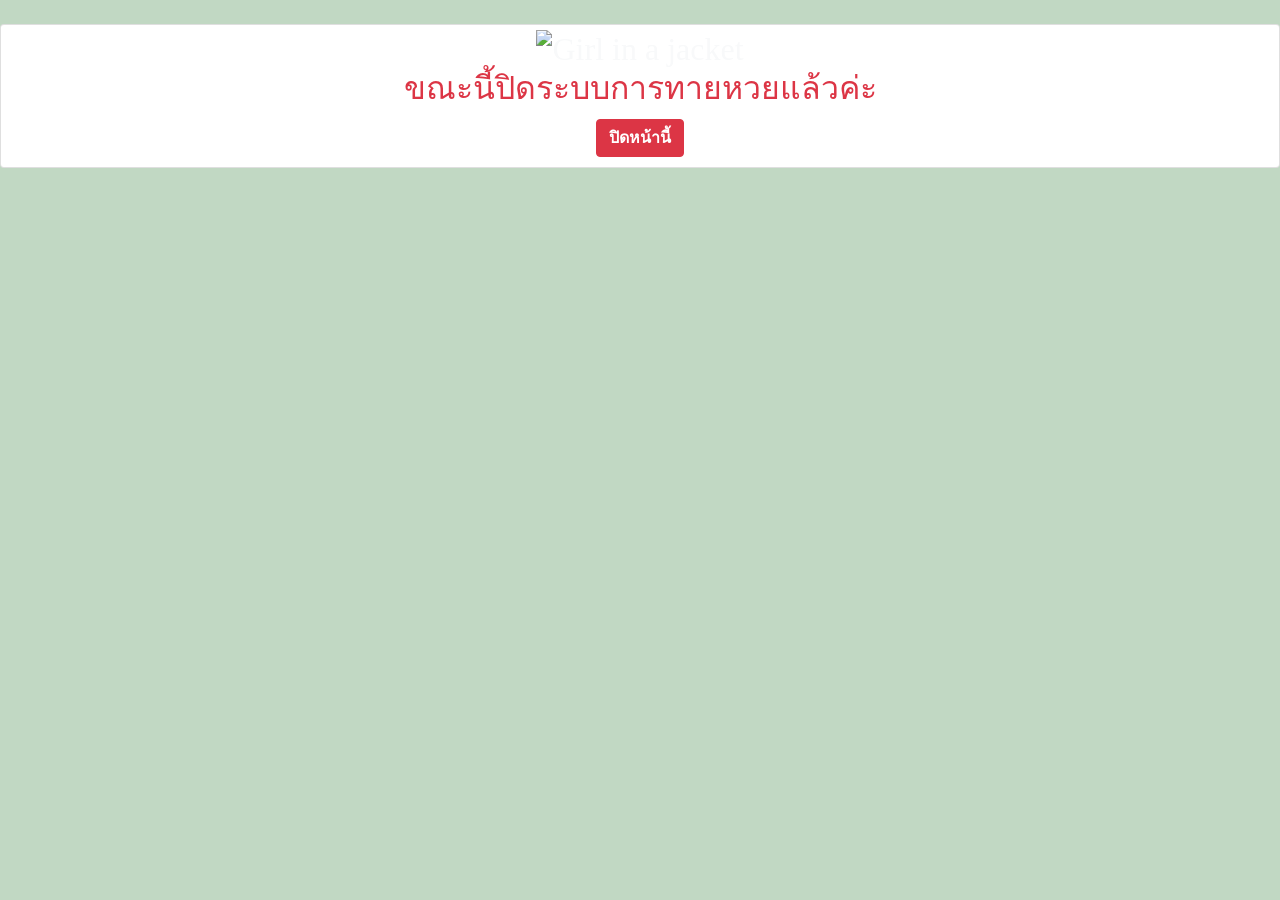
==== index.html @ e0fa0fe5 "Bust cache for js.js so browsers pick up the new timing logic Add a version query string to the js.j" ====
<!DOCTYPE html>
<html lang="en" data-theme="light">

<head>
    <meta http-equiv="Content-Type" content="text/html; charset=utf-8">
    <meta name="viewport" content="width=device-width, initial-scale=1.0, maximum-scale=1.0, user-scalable=0" />
    <meta property="og:locale" content="th_TH" />
    <meta property="og:site_name" content="Beauty.Diamond" />
    <meta property="og:type" content="article" />
    <meta property="og:title" content="Beauty.Diamond" />
    <meta property="og:description" content="Beauty.Diamond" />
    <meta property="og:url" content="https://shop.line.me/@beauty.diamond" />
    <meta property="og:image" content="https://profile.line-scdn.net/0hjXg8qFmYNXdaQSck8dZKIGYEOxotbzM_InJ7FSpCbEUgd3cnYiQtRixDbhR2JXV2M3V5EHwRbEZ1" />
    <meta property="og:image:secure_url" content="https://profile.line-scdn.net/0hjXg8qFmYNXdaQSck8dZKIGYEOxotbzM_InJ7FSpCbEUgd3cnYiQtRixDbhR2JXV2M3V5EHwRbEZ1" />
    <meta property="og:image:width" content="1200" />
    <meta property="og:image:height" content="630" />
    <title>กิจกรรมทายผลเลขท้าย2ตัว</title>
    <script src="https://cdnjs.cloudflare.com/ajax/libs/jquery/3.7.1/jquery.min.js"></script>
    <link href="https://stackpath.bootstrapcdn.com/bootstrap/4.5.2/css/bootstrap.min.css" rel="stylesheet" />
    <script src="https://stackpath.bootstrapcdn.com/bootstrap/4.5.2/js/bootstrap.min.js"></script>
    <script src="https://cdn.jsdelivr.net/npm/sweetalert2@11"></script>
  	<link href="/style.css" rel="stylesheet" type="text/css" />
   <!-- LineSeed Fonts -->
<link href="https://cdn.jsdelivr.net/gh/maketline/goodday/font/stylesheet.min.css" rel="stylesheet">
    <style type="text/css">
        body {
            font-family: 'line_seed_sans_th';
        }
    </style>
</head>

<body>
  <div class="mt-4 text-center">
		<div clas="justify-content-center align-items-center">
			<!-- ดึงไฟล์ jsTimer.html มารวมกับ index.html -->
			<!-- Ref:https://dev.to/code_mystery/simple-countdown-timer-using-javascript-1jab -->

			<!-- -------- ตัวเลขนับถอยหลัง ------ -->
			<div id="timer"></div>

			<!-- -------- ข้อความแจ้งเตือนด้านล่างของตัวนับ ------ -->
			<div class="mt-4 text-center text-light" id="msgStatus"></div>
		</div>
	</div>
	<section id="cover" style="display:none;">
    <div class="container">
					
									<div id="carouselExampleCaptions" class="carousel slide" data-bs-ride="carousel">
										<div class="carousel-indicators">
											<button type="button" data-bs-target="#carouselExampleCaptions" data-bs-slide-to="0"
												class="active" aria-current="true" aria-label="Slide 1"></button>
											<button type="button" data-bs-target="#carouselExampleCaptions" data-bs-slide-to="1"
												aria-label="Slide 2"></button>
											<!-- <button type="button" data-bs-target="#carouselExampleCaptions" data-bs-slide-to="2" aria-label="Slide 3"></button>
       <button type="button" data-bs-target="#carouselExampleCaptions" data-bs-slide-to="3" aria-label="Slide 4"></button>
       <button type="button" data-bs-target="#carouselExampleCaptions" data-bs-slide-to="4" aria-label="Slide 5"></button> -->
										</div>
										<div class="carousel-inner">
											<div class="carousel-item active">
												<img src="https://promotions.co.th/wp-content/uploads/2020/02/Uf.jpg" class="d-block w-100"
													alt="...">
											
											</div>
											<div class="carousel-item">
												<img src="https://obs.line-scdn.net/r/ect/ect/image_167548172840904131122dd9833t1119f970"
													class="d-block w-100" alt="...">
												<div class="carousel-caption  d-md-block">
													<!--           <h5 class="badge bg-primary text-wrap" style="width: 6rem;" >สินค้าโปรโมชั่น</h5> -->
												</div>
											</div>
											<div class="carousel-item">
												<img src="https://obs.line-scdn.net/r/ect/ect/image_169050434116460858622dc3177t11ff3385"
													class="d-block w-100" alt="...">
												<div class="carousel-caption  d-md-block">
													<!--           <h5 class="badge bg-primary text-wrap" style="width: 6rem;" >สินค้าโปรโมชั่น</3</h5> -->
												</div>
											</div>
											<div class="carousel-item">
												<img src="https://obs.line-scdn.net/r/ect/ect/image_1689768610134100582b57a9608t11f3f992"
													class="d-block w-100" alt="...">
												<div class="carousel-caption  d-md-block">
													<!--           <h5 class="badge bg-primary text-wrap" style="width: 6rem;" >สินค้าโปรโมชั่น</4</h5> -->
												</div>
											</div>
											<div class="carousel-item">
												<img src="https://d.line-scdn.net/obs/r/ect/ect/image_165493380306192557119ca3404t0fe0701b/s640"
													class="d-block w-100" alt="...">
												<div class="carousel-caption  d-md-block">
													<!--           <h5 class="badge bg-primary text-wrap" style="width: 6rem;" >สินค้าโปรโมชั่น</h5> -->
												</div>
											</div>
										</div>
										<div class="carousel-item">
											<img src="https://d.line-scdn.net/obs/r/ect/ect/image_165733551754556205819d02228t100515cd/s640"
												class="d-block w-100" alt="...">
											<div class="carousel-caption  d-md-block">
												<!--           <h5 class="badge bg-primary text-wrap" style="width: 6rem;" >สินค้าโปรโมชั่น</h5> -->
											</div>
										</div>
									</div>
									<button class="carousel-control-prev" type="button" data-bs-target="#carouselExampleCaptions"
										data-bs-slide="prev">
										<span class="carousel-control-prev-icon" aria-hidden="true"></span>
										<span class="visually-hidden">Previous</span>
									</button>
									<button class="carousel-control-next" type="button" data-bs-target="#carouselExampleCaptions"
										data-bs-slide="next">
										<span class="carousel-control-next-icon" aria-hidden="true"></span>
										<span class="visually-hidden">Next</span>
									</button>
								</div>
							</div>
							<div class="container">
								<div class="alert alert-danger mt-3" role="alert">
									<button type="button" class="btn-close" data-bs-dismiss="alert" aria-label="Close"></button>
									<svg xmlns="http://www.w3.org/2000/svg" width="24" height="24" fill="currentColor"
										class="bi bi-exclamation-triangle-fill flex-shrink-0 me-2" viewBox="0 0 16 16" role="img"
										aria-label="Warning:">
										<path
											d="M8.982 1.566a1.13 1.13 0 0 0-1.96 0L.165 13.233c-.457.778.091 1.767.98 1.767h13.713c.889 0 1.438-.99.98-1.767L8.982 1.566zM8 5c.535 0 .954.462.9.995l-.35 3.507a.552.552 0 0 1-1.1 0L7.1 5.995A.905.905 0 0 1 8 5zm.002 6a1 1 0 1 1 0 2 1 1 0 0 1 0-2z" />
									</svg>
									<h4 class="alert-heading">แจ้งกติกาทายหวย!</h4>
									<p>1คนต่อ1 IdLINE <br>ทายได้คนละ5 หมายเลข<br>
										รับคำทายถึง13.00 น.เท่านั้น<br></p>
									<p>ทายฟรี ลุ้นโชคทายเลขท้าย2 ตัว <br>1 รางวัล 500 บาท<br>
										ทายถูกหลายคนหารตามส่วน<br></p>
									<hr>
									<p class="mb-0">กรณีถูกรางวัลกรุณาแคปสลิปคำทายเพื่อเป็นหลักฐานส่งมาที่ช่องทางแชทได้เลยค่ะ</p>

                </div></div></div>
		<!-- /############ หน้าตรวจสอบรายชื่อผู้มีสิทธิลงคะแนน ##########/ -->
		<div id="loginPage" style="display:block;">
			<div id="login-form" class="container-sm fade-in-page mt-4 card-form " style="max-width: 25rem; display:block;">
				<div class="container py-4">
					<div class="form-group mt-3">
    <div class="container mt-5">
        <div class="card shadow-sm">
            <div class="card-body">
                <center>
                    <img class="rounded-circle mb-3" id="pictureUrl" src="https://media.giphy.com/media/v1.Y2lkPTc5MGI3NjExcjg5ajlhemdyZjlrZDgwdjMwbTl1dGdtbnhvM2p4Y2t0ZnpnZnE4ciZlcD12MV9pbnRlcm5hbF9naWZfYnlfaWQmY3Q9cw/l150Tal3EKqgj0v9gs/giphy.gif" alt="Woman's Face" style="height: 96px;">
                    <h5 class="card-title" id="displayName">....</h5>
                </center>
                <h2 class="card-title mt-4 text-center">ทายผลเลขท้าย2ตัว</h2>
              <p class="text-center">
              	  งวด
												<script language="javascript">
													now = new Date();
													var thday = new Array("อาทิตย์", "จันทร์",
														"อังคาร", "พุธ", "พฤหัส", "ศุกร์", "เสาร์");
													var thmonth = new Array("มกราคม", "กุมภาพันธ์", "มีนาคม",
														"เมษายน", "พฤษภาคม", "มิถุนายน", "กรกฎาคม", "สิงหาคม", "กันยายน",
														"ตุลาคม", "พฤศจิกายน", "ธันวาคม");

													  document.write("วัน" + thday[now.getDay()] + "ที่ " + now.getDate() + " " +
														thmonth[now.getMonth()] + " " + (0 + now.getYear() + 2443));
												</script>
												</p>
              
                <form action="" id="loginForm" class="was-validated" autocomplete="off" name="google-sheet">
<!--                     <div class="form-group">
                        <textarea id="complain" class="form-control" rows="4" placeholder="โปรดกรอกข้อความ" name="complain" required></textarea>
                    </div> -->
                  	<div class="form-group col-md-4">
												<label for="number1">เบอร์โทรติดต่อ</label>
												<input type="tel" class="form-control" pattern="[0-9]{10}"
													oninput="this.value = this.value.replace(/[^0-9.]/g, '').replace(/(\..*?)\..*/g, '$1');"
													placeholder="ระบุเบอร์โทรติดต่อกลับ" id="tel" name="tel" maxlength="10" required>
												<div class="valid-feedback">ป้อนเบอร์โทรครบ10หลักแล้ว</div>
												<div class="invalid-feedback">กรุณาป้อนเบอร์โทรให้ครบ10หลัก</div>
											</div>

											<div class="form-group col-md-2">
												<label for="number1">เลขที่1</label>
												<input type="tel" class="form-control" pattern="[0-9]{2}"
													oninput="this.value = this.value.replace(/[^0-9.]/g, '').replace(/(\..*?)\..*/g, '$1');"
													placeholder="เลขที่1" id="number1" name="number1" maxlength="2" required>
												<div class="valid-feedback">ป้อนเลขครบ2หลักแล้ว</div>
												<div class="invalid-feedback">กรุณาป้อนเลขที่จะทายให้ครบ2หลัก</div>
											</div>
											<div class="form-group col-md-2">
												<label for="number2">เลขที่2</label>
												<input type="tel" class="form-control" pattern="[0-9]{2}"
													oninput="this.value = this.value.replace(/[^0-9.]/g, '').replace(/(\..*?)\..*/g, '$1');"
													placeholder="เลขที่2" id="number2" name="number2" maxlength="2" required>
												<div class="valid-feedback">ป้อนเลขครบ2หลักแล้ว</div>
												<div class="invalid-feedback">กรุณาป้อนเลขที่จะทายให้ครบ2หลัก</div>
											</div>
											<div class="form-group col-md-2">
												<label for="number3">เลขที่3</label>
												<input type="tel" class="form-control" pattern="[0-9]{2}"
													oninput="this.value = this.value.replace(/[^0-9.]/g, '').replace(/(\..*?)\..*/g, '$1');"
													placeholder="เลขที่3" id="number3" name="number3" maxlength="2" required>
												<div class="valid-feedback">ป้อนเลขครบ2หลักแล้ว</div>
												<div class="invalid-feedback">กรุณาป้อนเลขที่จะทายให้ครบ2หลัก</div>
											</div>
											<div class="form-group col-md-2">
												<label for="number4">เลขที่4</label>
												<input type="tel" class="form-control" pattern="[0-9]{2}"
													oninput="this.value = this.value.replace(/[^0-9.]/g, '').replace(/(\..*?)\..*/g, '$1');"
													placeholder="เลขที่4" id="number4" name="number4" maxlength="2" required>
												<div class="valid-feedback">ป้อนเลขครบ2หลักแล้ว</div>
												<div class="invalid-feedback">กรุณาป้อนเลขที่จะทายให้ครบ2หลัก</div>
											</div>
											<div class="form-group col-md-2">
												<label for="number5">เลขที่5</label>
												<input type="tel" class="form-control" pattern="[0-9]{2}"
													oninput="this.value = this.value.replace(/[^0-9.]/g, '').replace(/(\..*?)\..*/g, '$1');"
													placeholder="เลขที่5" id="number5" name="number5" maxlength="2" required>
												<div class="valid-feedback">ป้อนเลขครบ2หลักแล้ว</div>
												<div class="invalid-feedback">กรุณาป้อนเลขที่จะทายให้ครบ2หลัก</div>
											</div>
							
										<div class="row"> </div>
										<div class="col"> </div>
										<div class="form-check mb-3">
											<script src="https://ajax.googleapis.com/ajax/libs/jquery/2.1.1/jquery.min.js"></script>
											<input type="checkbox" class="form-check-input" name='visto' id='visto' value='' required>
											<label class="form-check-label" for="validationFormCheck1">ยอมรับเงื่อนไขตามตกลง
												และยืนยันการส่งข้อมูลส่วนตัวของท่าน ข้อมูลที่ส่งมาทางร้านCrystal Diamond Olin
												จะใช้ในการส่งเสริมการขายและการตลาดเท่านั้นข้อมูลของท่านจะถูกรักษาไว้เป็นความลับและจะลบทิ้งเมื่อเสร็จสิ้นกิจกรรม</label>
											<div class="invalid-feedback">หากไม่ยอมรับเงื่อนนไขจะไม่สามารถร่วมกิจกรรมได้</div>
										</div>
                    <button type="submit" id="message" class="btn btn-primary bd-indigo-500 btn-block text-white">ส่งผลทายหวยเลข2ตัว</button>
                </form>
            </div>
        </div>
    </div>
    <div id="loading-overlay" class="fixed-top vh-100 vw-100 d-none justify-content-center align-items-center" style="background: rgba(128, 128, 128, 0.5);">
        <img src="https://media2.giphy.com/media/v1.Y2lkPTc5MGI3NjExYXJka28zMXRvcWw2Ym5vdTZieDRuM2dsNzljeWNqbXppd2VhdnoyZyZlcD12MV9pbnRlcm5hbF9naWZfYnlfaWQmY3Q9cw/iGoyzwQnDS6lzNhdZK/giphy.webp" alt="Loading..." class="w-50 h-auto">
    </div>
    <script src="https://static.line-scdn.net/liff/edge/2/sdk.js"></script>
    <script>
        window.onload = async function () {
            const defaultLiffId = "1657132355-K9v9jD68"; //IDLiff
            await initializeLiff(defaultLiffId);
        };

        async function initializeLiff(defaultLiffId) {
            try {
                await liff.init({
                    liffId: defaultLiffId,
                    withLoginOnExternalBrowser: true,
                });

                liff.ready.then(async () => {
                    if (!liff.isLoggedIn()) {
                        liff.login();
                    }
                    const profile = await liff.getProfile();
                    document.getElementById('pictureUrl').src = profile.pictureUrl;
                    document.getElementById('displayName').textContent = profile.displayName;
                });
            } catch (error) {
                console.error('LIFF Initialization failed', error);
            }
        }

        document.getElementById('message').onclick = async function (event) {
            event.preventDefault();
            try {
                const profile = await liff.getProfile();
                const userId = profile.userId;
                const name = profile.displayName;
                const picture = profile.pictureUrl;
                const tel = document.getElementById('tel').value;
                const number1 = document.getElementById('number1').value;
                const number2 = document.getElementById('number2').value;
                const number3 = document.getElementById('number3').value;
                const number4 = document.getElementById('number4').value;
                const number5 = document.getElementById('number5').value;
                if (!tel||!number1||!number2||!number3||!number4||!number5) {
                    Swal.fire('ผิดพลาด', 'โปรดระบุเลขหมายและเบอร์โทรให้ครบก่อนส่งด้วยค่ะ', 'info');
                    return;
                }
                await sendToSheet(userId, name, picture, tel,number1,number2,number3,number4,number5);
            } catch (error) {
                console.error('Error getting profile or sending to sheet', error);
            }
        }

        async function sendToSheet(userId, name, picture, tel,number1,number2,number3,number4,number5) {
            $('#loading-overlay').removeClass('d-none');
            try {
                const response = await $.post('https://script.google.com/macros/s/AKfycbwlfGPq_kSPnMFrMvdJRFsQ9YCrWQn_JL1TueUaG18n7fOpLvLQkDxwOfMRmCiqsh5X/exec', {
                    tel: tel,
                    number1:number1,
                    number2:number2,
                    number3:number3,
                    number4:number4,
                    number5:number5,
                    userId: userId,
                    name: name,
                    picture: picture
                });
                $('#loading-overlay').addClass('d-none');
                if (response.statusCode === 200) {
                    const flexMessage = JSON.parse(response.body);
                    Swal.fire('ดำเนินการสำเร็จ', 'ขอบคุณสำหรับร่วมกิจกรรมกับเรา', 'success').then(() => {
                        sendMessages([flexMessage]);
                    });
                }
            } catch (error) {
                console.error('Error sending data to sheet', error);
                $('#loading-overlay').addClass('d-none');
            }
        }

        async function sendMessages(msg) {
            try {
                await liff.sendMessages(msg);
                Swal.fire({
                    position: "top-end",
                    icon: "success",
                    title: "ส่งทายผลเรียบร้อยแล้ว",
                    showConfirmButton: false,
                    timer: 1500,
                }).then(() => {
                    liff.closeWindow();
                });
            } catch (error) {
                console.error('Error sending messages', error);
            }
        }
    </script>
  	<script src="https://cdn.jsdelivr.net/npm/@popperjs/core@2.10.2/dist/umd/popper.min.js"
			integrity="sha384-7+zCNj/IqJ95wo16oMtfsKbZ9ccEh31eOz1HGyDuCQ6wgnyJNSYdrPa03rtR1zdB"
			crossorigin="anonymous"></script>
		<script src="https://cdn.jsdelivr.net/npm/bootstrap@5.1.3/dist/js/bootstrap.min.js"
			integrity="sha384-QJHtvGhmr9XOIpI6YVutG+2QOK9T+ZnN4kzFN1RtK3zEFEIsxhlmWl5/YESvpZ13"
			crossorigin="anonymous"></script>
		<script>
			$(document).ready(function () {
				$('#message').prop('disabled', true);

				$('#visto').click(function () {
					if ($(this).is(':checked')) {
						$('#message').prop('disabled', false);
					}
					else {
						$('#message').prop('disabled', true);
					}
				});
			});
      
      function closeMe() {
				setTimeout(window.close, 0);
				liff.closeWindow();
			}
		</script>
  	<script src="js.js?v=2" theme="blue" defer></script>
</body>

</html>
---- style.css ----
@import url('https://fonts.googleapis.com/css2?family=Itim&family=K2D&display=swap');

body {
  background-color: #C1D8C3;
  font-family: 'K2D', sans-serif;
}


.form-check-input,
.form-check-input:focus {
  box-shadow: none;
  border-color: #131414;
  outline: 0;
}

.form-control,
.form-control:focus {
  box-shadow: none;
  border-color: #54a4ff;
  outline: 0;
}

.nav-link {
  padding: .4rem;
  font-size: 14px;
}


.boxinput {
  font-size: 14px;

}

.input-group-text {
  background-color: #FFFFFF;
  border-color: #ecd95f;
}

.card-body {
  padding: 2px;
}

.list-group {
  width: 100%;

}

.list-group-item {
  border-left: 0px;
  border-top: 0px;
  border-right: 0px;
  border-radius: 0px;
}

.list-group-item label {
  word-wrap: break-word;
  user-select: none;
  overflow: hidden;
  width: 14rem;
}

.dropdown-menu {
  min-width: inherit;
  font-size: 13px;
}

.checked {
  text-decoration: line-through;
  color: red;
}

.boxlist {
  height: 250px;
  overflow-y: scroll;
  overflow-x: hidden;
  max-height: 250px;
}

::-webkit-scrollbar {
  width: 20px;
}

::-webkit-scrollbar-track {
  background-color: transparent;
}

::-webkit-scrollbar-thumb {
  background-color: #abbc29;
  border-radius: 20px;
  border: 6px solid transparent;
  background-clip: content-box;
}

::-webkit-scrollbar-thumb:hover {
  background-color: #a7b11b;
}

.fc-left h2 {
  font-size: 15px;
  /* Adjust the font size as per your preference */
}

.fc-right button {
  /* width: 20px; */
  font-size: 13px;
}

.fc-content,
.fc-day-header,
.fc-widget-head,
.fc-day-number {
  font-size: 10px;
}

.fc-content-skeleton td {
  height: 30px;
}
/*  CSS ตัวเลขนับถอยหลัง */
      #timer {
				font-size: 1.5em;
				font-weight: 300;
				padding: 5px;
				color: #a4cb15;

			}

			#timer div {
				text-align: center;
				display: inline-block;
				min-width: 75px;
				padding: 5px;
				background: #ffffff;
				border-radius: 10px;
				border: 1px solid #444;
				margin: 2px;
			}
			
			#timer div span {
				color:#15932e;
				display: block;
				margin-top: 2px;
				font-size: .6em;
				font-weight: 300;
			}    
#loading{
        position :fixed;
        top:0;
        left:0;
        z-index:1000;
        background-color :rgba(255,255,255,0.9);
        height:100vh;
        width:100vw;
    }
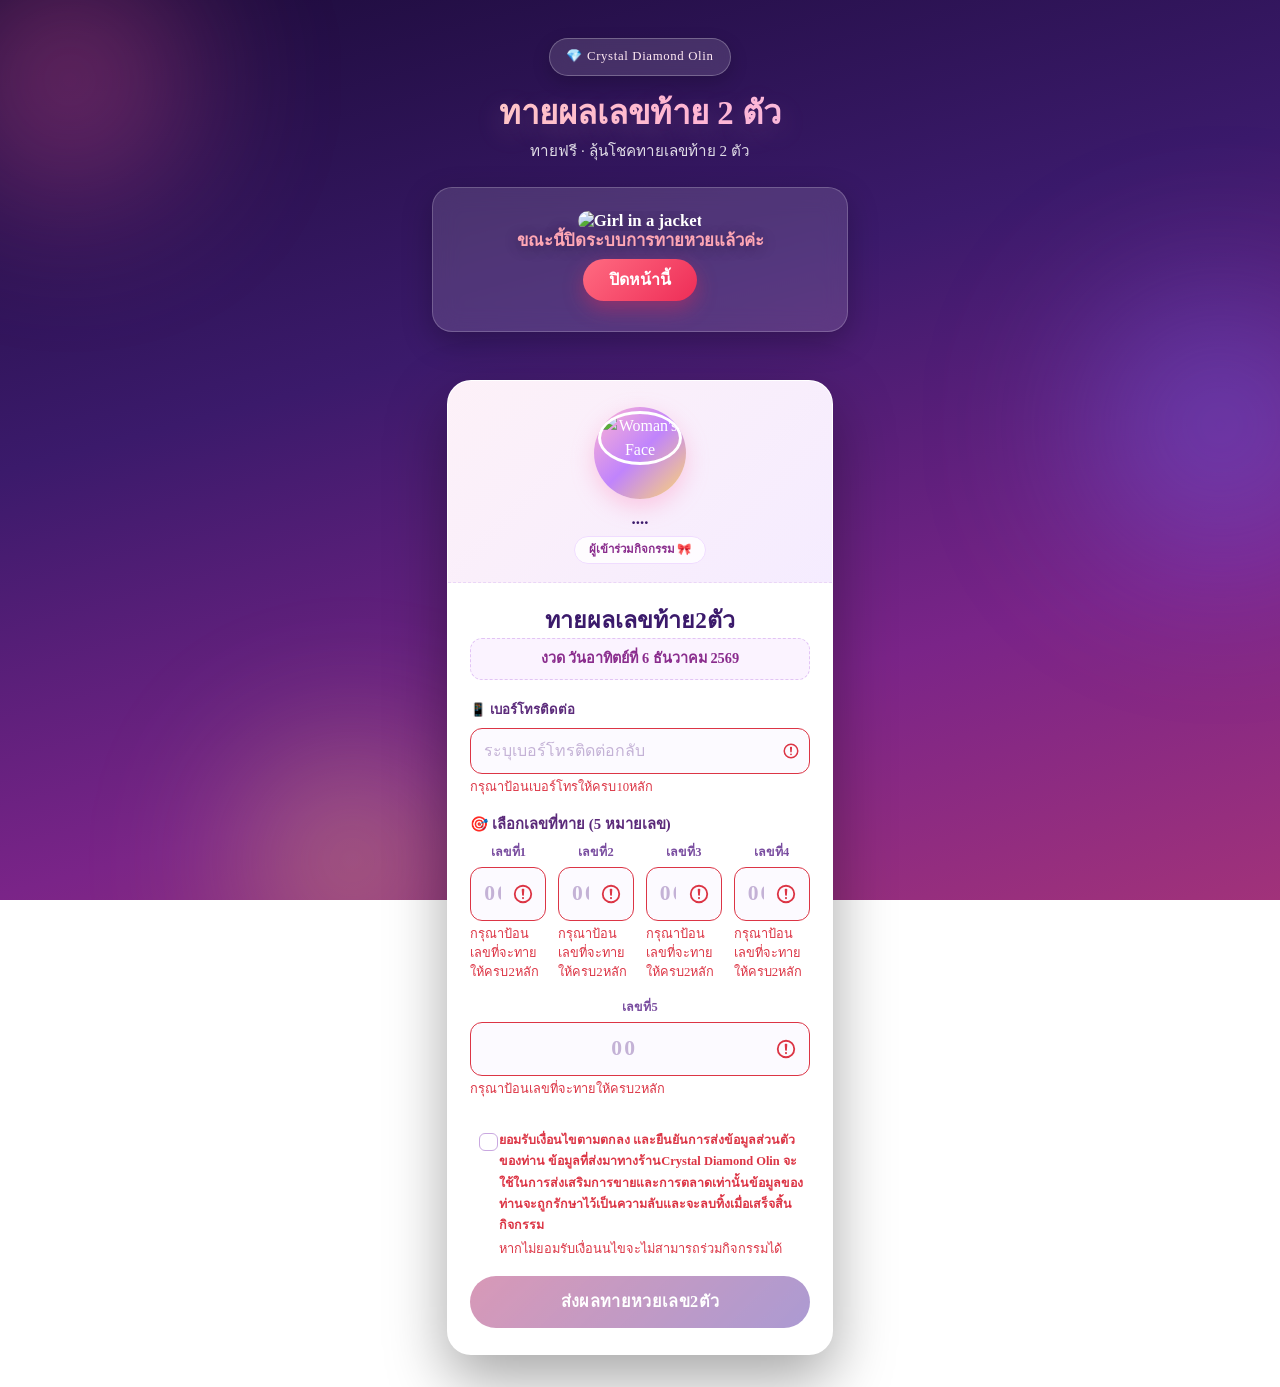
==== commit 58bd73b7: "Redesign the lottery page with a modern mobile-first look New gradient theme with glassmorphism card" ====
--- a/index.html
+++ b/index.html
@@ -1,9 +1,10 @@
 <!DOCTYPE html>
-<html lang="en" data-theme="light">
+<html lang="th" data-theme="light">
 
 <head>
     <meta http-equiv="Content-Type" content="text/html; charset=utf-8">
     <meta name="viewport" content="width=device-width, initial-scale=1.0, maximum-scale=1.0, user-scalable=0" />
+    <meta name="theme-color" content="#3b1a6b" />
     <meta property="og:locale" content="th_TH" />
     <meta property="og:site_name" content="Beauty.Diamond" />
     <meta property="og:type" content="article" />
@@ -19,9 +20,9 @@
     <link href="https://stackpath.bootstrapcdn.com/bootstrap/4.5.2/css/bootstrap.min.css" rel="stylesheet" />
     <script src="https://stackpath.bootstrapcdn.com/bootstrap/4.5.2/js/bootstrap.min.js"></script>
     <script src="https://cdn.jsdelivr.net/npm/sweetalert2@11"></script>
-  	<link href="/style.css" rel="stylesheet" type="text/css" />
-   <!-- LineSeed Fonts -->
-<link href="https://cdn.jsdelivr.net/gh/maketline/goodday/font/stylesheet.min.css" rel="stylesheet">
+    <link href="/style.css?v=2" rel="stylesheet" type="text/css" />
+    <!-- LineSeed Fonts -->
+    <link href="https://cdn.jsdelivr.net/gh/maketline/goodday/font/stylesheet.min.css" rel="stylesheet">
     <style type="text/css">
         body {
             font-family: 'line_seed_sans_th';
@@ -30,203 +31,190 @@
 </head>
 
 <body>
-  <div class="mt-4 text-center">
-		<div clas="justify-content-center align-items-center">
-			<!-- ดึงไฟล์ jsTimer.html มารวมกับ index.html -->
-			<!-- Ref:https://dev.to/code_mystery/simple-countdown-timer-using-javascript-1jab -->
-
-			<!-- -------- ตัวเลขนับถอยหลัง ------ -->
-			<div id="timer"></div>
-
-			<!-- -------- ข้อความแจ้งเตือนด้านล่างของตัวนับ ------ -->
-			<div class="mt-4 text-center text-light" id="msgStatus"></div>
-		</div>
-	</div>
-	<section id="cover" style="display:none;">
-    <div class="container">
-					
-									<div id="carouselExampleCaptions" class="carousel slide" data-bs-ride="carousel">
-										<div class="carousel-indicators">
-											<button type="button" data-bs-target="#carouselExampleCaptions" data-bs-slide-to="0"
-												class="active" aria-current="true" aria-label="Slide 1"></button>
-											<button type="button" data-bs-target="#carouselExampleCaptions" data-bs-slide-to="1"
-												aria-label="Slide 2"></button>
-											<!-- <button type="button" data-bs-target="#carouselExampleCaptions" data-bs-slide-to="2" aria-label="Slide 3"></button>
-       <button type="button" data-bs-target="#carouselExampleCaptions" data-bs-slide-to="3" aria-label="Slide 4"></button>
-       <button type="button" data-bs-target="#carouselExampleCaptions" data-bs-slide-to="4" aria-label="Slide 5"></button> -->
-										</div>
-										<div class="carousel-inner">
-											<div class="carousel-item active">
-												<img src="https://promotions.co.th/wp-content/uploads/2020/02/Uf.jpg" class="d-block w-100"
-													alt="...">
-											
-											</div>
-											<div class="carousel-item">
-												<img src="https://obs.line-scdn.net/r/ect/ect/image_167548172840904131122dd9833t1119f970"
-													class="d-block w-100" alt="...">
-												<div class="carousel-caption  d-md-block">
-													<!--           <h5 class="badge bg-primary text-wrap" style="width: 6rem;" >สินค้าโปรโมชั่น</h5> -->
-												</div>
-											</div>
-											<div class="carousel-item">
-												<img src="https://obs.line-scdn.net/r/ect/ect/image_169050434116460858622dc3177t11ff3385"
-													class="d-block w-100" alt="...">
-												<div class="carousel-caption  d-md-block">
-													<!--           <h5 class="badge bg-primary text-wrap" style="width: 6rem;" >สินค้าโปรโมชั่น</3</h5> -->
-												</div>
-											</div>
-											<div class="carousel-item">
-												<img src="https://obs.line-scdn.net/r/ect/ect/image_1689768610134100582b57a9608t11f3f992"
-													class="d-block w-100" alt="...">
-												<div class="carousel-caption  d-md-block">
-													<!--           <h5 class="badge bg-primary text-wrap" style="width: 6rem;" >สินค้าโปรโมชั่น</4</h5> -->
-												</div>
-											</div>
-											<div class="carousel-item">
-												<img src="https://d.line-scdn.net/obs/r/ect/ect/image_165493380306192557119ca3404t0fe0701b/s640"
-													class="d-block w-100" alt="...">
-												<div class="carousel-caption  d-md-block">
-													<!--           <h5 class="badge bg-primary text-wrap" style="width: 6rem;" >สินค้าโปรโมชั่น</h5> -->
-												</div>
-											</div>
-										</div>
-										<div class="carousel-item">
-											<img src="https://d.line-scdn.net/obs/r/ect/ect/image_165733551754556205819d02228t100515cd/s640"
-												class="d-block w-100" alt="...">
-											<div class="carousel-caption  d-md-block">
-												<!--           <h5 class="badge bg-primary text-wrap" style="width: 6rem;" >สินค้าโปรโมชั่น</h5> -->
-											</div>
-										</div>
-									</div>
-									<button class="carousel-control-prev" type="button" data-bs-target="#carouselExampleCaptions"
-										data-bs-slide="prev">
-										<span class="carousel-control-prev-icon" aria-hidden="true"></span>
-										<span class="visually-hidden">Previous</span>
-									</button>
-									<button class="carousel-control-next" type="button" data-bs-target="#carouselExampleCaptions"
-										data-bs-slide="next">
-										<span class="carousel-control-next-icon" aria-hidden="true"></span>
-										<span class="visually-hidden">Next</span>
-									</button>
-								</div>
-							</div>
-							<div class="container">
-								<div class="alert alert-danger mt-3" role="alert">
-									<button type="button" class="btn-close" data-bs-dismiss="alert" aria-label="Close"></button>
-									<svg xmlns="http://www.w3.org/2000/svg" width="24" height="24" fill="currentColor"
-										class="bi bi-exclamation-triangle-fill flex-shrink-0 me-2" viewBox="0 0 16 16" role="img"
-										aria-label="Warning:">
-										<path
-											d="M8.982 1.566a1.13 1.13 0 0 0-1.96 0L.165 13.233c-.457.778.091 1.767.98 1.767h13.713c.889 0 1.438-.99.98-1.767L8.982 1.566zM8 5c.535 0 .954.462.9.995l-.35 3.507a.552.552 0 0 1-1.1 0L7.1 5.995A.905.905 0 0 1 8 5zm.002 6a1 1 0 1 1 0 2 1 1 0 0 1 0-2z" />
-									</svg>
-									<h4 class="alert-heading">แจ้งกติกาทายหวย!</h4>
-									<p>1คนต่อ1 IdLINE <br>ทายได้คนละ5 หมายเลข<br>
-										รับคำทายถึง13.00 น.เท่านั้น<br></p>
-									<p>ทายฟรี ลุ้นโชคทายเลขท้าย2 ตัว <br>1 รางวัล 500 บาท<br>
-										ทายถูกหลายคนหารตามส่วน<br></p>
-									<hr>
-									<p class="mb-0">กรณีถูกรางวัลกรุณาแคปสลิปคำทายเพื่อเป็นหลักฐานส่งมาที่ช่องทางแชทได้เลยค่ะ</p>
-
-                </div></div></div>
-		<!-- /############ หน้าตรวจสอบรายชื่อผู้มีสิทธิลงคะแนน ##########/ -->
-		<div id="loginPage" style="display:block;">
-			<div id="login-form" class="container-sm fade-in-page mt-4 card-form " style="max-width: 25rem; display:block;">
-				<div class="container py-4">
-					<div class="form-group mt-3">
-    <div class="container mt-5">
-        <div class="card shadow-sm">
-            <div class="card-body">
-                <center>
-                    <img class="rounded-circle mb-3" id="pictureUrl" src="https://media.giphy.com/media/v1.Y2lkPTc5MGI3NjExcjg5ajlhemdyZjlrZDgwdjMwbTl1dGdtbnhvM2p4Y2t0ZnpnZnE4ciZlcD12MV9pbnRlcm5hbF9naWZfYnlfaWQmY3Q9cw/l150Tal3EKqgj0v9gs/giphy.gif" alt="Woman's Face" style="height: 96px;">
-                    <h5 class="card-title" id="displayName">....</h5>
-                </center>
-                <h2 class="card-title mt-4 text-center">ทายผลเลขท้าย2ตัว</h2>
-              <p class="text-center">
-              	  งวด
-												<script language="javascript">
-													now = new Date();
-													var thday = new Array("อาทิตย์", "จันทร์",
-														"อังคาร", "พุธ", "พฤหัส", "ศุกร์", "เสาร์");
-													var thmonth = new Array("มกราคม", "กุมภาพันธ์", "มีนาคม",
-														"เมษายน", "พฤษภาคม", "มิถุนายน", "กรกฎาคม", "สิงหาคม", "กันยายน",
-														"ตุลาคม", "พฤศจิกายน", "ธันวาคม");
-
-													  document.write("วัน" + thday[now.getDay()] + "ที่ " + now.getDate() + " " +
-														thmonth[now.getMonth()] + " " + (0 + now.getYear() + 2443));
-												</script>
-												</p>
-              
-                <form action="" id="loginForm" class="was-validated" autocomplete="off" name="google-sheet">
-<!--                     <div class="form-group">
-                        <textarea id="complain" class="form-control" rows="4" placeholder="โปรดกรอกข้อความ" name="complain" required></textarea>
-                    </div> -->
-                  	<div class="form-group col-md-4">
-												<label for="number1">เบอร์โทรติดต่อ</label>
-												<input type="tel" class="form-control" pattern="[0-9]{10}"
-													oninput="this.value = this.value.replace(/[^0-9.]/g, '').replace(/(\..*?)\..*/g, '$1');"
-													placeholder="ระบุเบอร์โทรติดต่อกลับ" id="tel" name="tel" maxlength="10" required>
-												<div class="valid-feedback">ป้อนเบอร์โทรครบ10หลักแล้ว</div>
-												<div class="invalid-feedback">กรุณาป้อนเบอร์โทรให้ครบ10หลัก</div>
-											</div>
-
-											<div class="form-group col-md-2">
-												<label for="number1">เลขที่1</label>
-												<input type="tel" class="form-control" pattern="[0-9]{2}"
-													oninput="this.value = this.value.replace(/[^0-9.]/g, '').replace(/(\..*?)\..*/g, '$1');"
-													placeholder="เลขที่1" id="number1" name="number1" maxlength="2" required>
-												<div class="valid-feedback">ป้อนเลขครบ2หลักแล้ว</div>
-												<div class="invalid-feedback">กรุณาป้อนเลขที่จะทายให้ครบ2หลัก</div>
-											</div>
-											<div class="form-group col-md-2">
-												<label for="number2">เลขที่2</label>
-												<input type="tel" class="form-control" pattern="[0-9]{2}"
-													oninput="this.value = this.value.replace(/[^0-9.]/g, '').replace(/(\..*?)\..*/g, '$1');"
-													placeholder="เลขที่2" id="number2" name="number2" maxlength="2" required>
-												<div class="valid-feedback">ป้อนเลขครบ2หลักแล้ว</div>
-												<div class="invalid-feedback">กรุณาป้อนเลขที่จะทายให้ครบ2หลัก</div>
-											</div>
-											<div class="form-group col-md-2">
-												<label for="number3">เลขที่3</label>
-												<input type="tel" class="form-control" pattern="[0-9]{2}"
-													oninput="this.value = this.value.replace(/[^0-9.]/g, '').replace(/(\..*?)\..*/g, '$1');"
-													placeholder="เลขที่3" id="number3" name="number3" maxlength="2" required>
-												<div class="valid-feedback">ป้อนเลขครบ2หลักแล้ว</div>
-												<div class="invalid-feedback">กรุณาป้อนเลขที่จะทายให้ครบ2หลัก</div>
-											</div>
-											<div class="form-group col-md-2">
-												<label for="number4">เลขที่4</label>
-												<input type="tel" class="form-control" pattern="[0-9]{2}"
-													oninput="this.value = this.value.replace(/[^0-9.]/g, '').replace(/(\..*?)\..*/g, '$1');"
-													placeholder="เลขที่4" id="number4" name="number4" maxlength="2" required>
-												<div class="valid-feedback">ป้อนเลขครบ2หลักแล้ว</div>
-												<div class="invalid-feedback">กรุณาป้อนเลขที่จะทายให้ครบ2หลัก</div>
-											</div>
-											<div class="form-group col-md-2">
-												<label for="number5">เลขที่5</label>
-												<input type="tel" class="form-control" pattern="[0-9]{2}"
-													oninput="this.value = this.value.replace(/[^0-9.]/g, '').replace(/(\..*?)\..*/g, '$1');"
-													placeholder="เลขที่5" id="number5" name="number5" maxlength="2" required>
-												<div class="valid-feedback">ป้อนเลขครบ2หลักแล้ว</div>
-												<div class="invalid-feedback">กรุณาป้อนเลขที่จะทายให้ครบ2หลัก</div>
-											</div>
-							
-										<div class="row"> </div>
-										<div class="col"> </div>
-										<div class="form-check mb-3">
-											<script src="https://ajax.googleapis.com/ajax/libs/jquery/2.1.1/jquery.min.js"></script>
-											<input type="checkbox" class="form-check-input" name='visto' id='visto' value='' required>
-											<label class="form-check-label" for="validationFormCheck1">ยอมรับเงื่อนไขตามตกลง
-												และยืนยันการส่งข้อมูลส่วนตัวของท่าน ข้อมูลที่ส่งมาทางร้านCrystal Diamond Olin
-												จะใช้ในการส่งเสริมการขายและการตลาดเท่านั้นข้อมูลของท่านจะถูกรักษาไว้เป็นความลับและจะลบทิ้งเมื่อเสร็จสิ้นกิจกรรม</label>
-											<div class="invalid-feedback">หากไม่ยอมรับเงื่อนนไขจะไม่สามารถร่วมกิจกรรมได้</div>
-										</div>
-                    <button type="submit" id="message" class="btn btn-primary bd-indigo-500 btn-block text-white">ส่งผลทายหวยเลข2ตัว</button>
-                </form>
+    <!-- พื้นหลังตกแต่ง -->
+    <div class="bg-orbs" aria-hidden="true">
+        <span class="orb orb-1"></span>
+        <span class="orb orb-2"></span>
+        <span class="orb orb-3"></span>
+    </div>
+
+    <!-- ส่วนหัว: โลโก้ร้าน + นับถอยหลัง + สถานะกิจกรรม -->
+    <header class="hero">
+        <div class="brand-badge">💎 Crystal Diamond Olin</div>
+        <h1 class="hero-title">ทายผลเลขท้าย 2 ตัว</h1>
+        <p class="hero-sub">ทายฟรี · ลุ้นโชคทายเลขท้าย 2 ตัว</p>
+
+        <!-- -------- ตัวเลขนับถอยหลัง ------ -->
+        <div id="timer"></div>
+
+        <!-- -------- ข้อความแจ้งเตือนด้านล่างของตัวนับ ------ -->
+        <div class="mt-4 text-center text-light" id="msgStatus"></div>
+    </header>
+
+    <!-- ส่วนเนื้อหา: รูปโปรโมชั่น + กติกา (แสดงเมื่อเปิดให้ทาย) -->
+    <section id="cover" style="display:none;">
+        <div class="container">
+            <div class="cover-card">
+                <div id="carouselExampleCaptions" class="carousel slide" data-bs-ride="carousel">
+                    <div class="carousel-indicators">
+                        <button type="button" data-bs-target="#carouselExampleCaptions" data-bs-slide-to="0" class="active" aria-current="true" aria-label="Slide 1"></button>
+                        <button type="button" data-bs-target="#carouselExampleCaptions" data-bs-slide-to="1" aria-label="Slide 2"></button>
+                        <button type="button" data-bs-target="#carouselExampleCaptions" data-bs-slide-to="2" aria-label="Slide 3"></button>
+                        <button type="button" data-bs-target="#carouselExampleCaptions" data-bs-slide-to="3" aria-label="Slide 4"></button>
+                        <button type="button" data-bs-target="#carouselExampleCaptions" data-bs-slide-to="4" aria-label="Slide 5"></button>
+                        <button type="button" data-bs-target="#carouselExampleCaptions" data-bs-slide-to="5" aria-label="Slide 6"></button>
+                    </div>
+                    <div class="carousel-inner">
+                        <div class="carousel-item active">
+                            <img src="https://promotions.co.th/wp-content/uploads/2020/02/Uf.jpg" class="d-block w-100" alt="...">
+                        </div>
+                        <div class="carousel-item">
+                            <img src="https://obs.line-scdn.net/r/ect/ect/image_167548172840904131122dd9833t1119f970" class="d-block w-100" alt="...">
+                        </div>
+                        <div class="carousel-item">
+                            <img src="https://obs.line-scdn.net/r/ect/ect/image_169050434116460858622dc3177t11ff3385" class="d-block w-100" alt="...">
+                        </div>
+                        <div class="carousel-item">
+                            <img src="https://obs.line-scdn.net/r/ect/ect/image_1689768610134100582b57a9608t11f3f992" class="d-block w-100" alt="...">
+                        </div>
+                        <div class="carousel-item">
+                            <img src="https://d.line-scdn.net/obs/r/ect/ect/image_165493380306192557119ca3404t0fe0701b/s640" class="d-block w-100" alt="...">
+                        </div>
+                        <div class="carousel-item">
+                            <img src="https://d.line-scdn.net/obs/r/ect/ect/image_165733551754556205819d02228t100515cd/s640" class="d-block w-100" alt="...">
+                        </div>
+                    </div>
+                    <button class="carousel-control-prev" type="button" data-bs-target="#carouselExampleCaptions" data-bs-slide="prev">
+                        <span class="carousel-control-prev-icon" aria-hidden="true"></span>
+                        <span class="visually-hidden">Previous</span>
+                    </button>
+                    <button class="carousel-control-next" type="button" data-bs-target="#carouselExampleCaptions" data-bs-slide="next">
+                        <span class="carousel-control-next-icon" aria-hidden="true"></span>
+                        <span class="visually-hidden">Next</span>
+                    </button>
+                </div>
+            </div>
+
+            <div class="alert alert-danger rules-card mt-3" role="alert">
+                <button type="button" class="btn-close" data-bs-dismiss="alert" aria-label="Close"></button>
+                <div class="rules-head">
+                    <svg xmlns="http://www.w3.org/2000/svg" width="24" height="24" fill="currentColor" class="bi bi-exclamation-triangle-fill" viewBox="0 0 16 16" role="img" aria-label="Warning:">
+                        <path d="M8.982 1.566a1.13 1.13 0 0 0-1.96 0L.165 13.233c-.457.778.091 1.767.98 1.767h13.713c.889 0 1.438-.99.98-1.767L8.982 1.566zM8 5c.535 0 .954.462.9.995l-.35 3.507a.552.552 0 0 1-1.1 0L7.1 5.995A.905.905 0 0 1 8 5zm.002 6a1 1 0 1 1 0 2 1 1 0 0 1 0-2z" />
+                    </svg>
+                    <h4 class="alert-heading">แจ้งกติกาทายหวย!</h4>
+                </div>
+                <p>1คนต่อ1 IdLINE <br>ทายได้คนละ5 หมายเลข<br>
+                    รับคำทายถึง13.00 น.เท่านั้น<br></p>
+                <p>ทายฟรี ลุ้นโชคทายเลขท้าย2 ตัว <br>1 รางวัล 500 บาท<br>
+                    ทายถูกหลายคนหารตามส่วน<br></p>
+                <hr>
+                <p class="mb-0">กรณีถูกรางวัลกรุณาแคปสลิปคำทายเพื่อเป็นหลักฐานส่งมาที่ช่องทางแชทได้เลยค่ะ</p>
+            </div>
+        </div>
+    </section>
+
+    <!-- /############ หน้าตรวจสอบรายชื่อผู้มีสิทธิลงคะแนน ##########/ -->
+    <div id="loginPage" style="display:block;">
+        <div id="login-form" class="container-sm fade-in-page mt-4 card-form" style="max-width: 26rem; display:block;">
+            <div class="guess-card">
+                <div class="guess-card-head">
+                    <div class="avatar-wrap">
+                        <img class="rounded-circle" id="pictureUrl" src="https://media.giphy.com/media/v1.Y2lkPTc5MGI3NjExcjg5ajlhemdyZjlrZDgwdjMwbTl1dGdtbnhvM2p4Y2t0ZnpnZnE4ciZlcD12MV9pbnRlcm5hbF9naWZfYnlfaWQmY3Q9cw/l150Tal3EKqgj0v9gs/giphy.gif" alt="Woman's Face">
+                    </div>
+                    <h5 class="guess-user" id="displayName">....</h5>
+                    <span class="guess-user-tag">ผู้เข้าร่วมกิจกรรม 🎀</span>
+                </div>
+                <div class="guess-card-body">
+                    <h2 class="guess-title">ทายผลเลขท้าย2ตัว</h2>
+                    <p class="guess-draw">
+                        งวด
+                        <script language="javascript">
+                            now = new Date();
+                            var thday = new Array("อาทิตย์", "จันทร์",
+                                "อังคาร", "พุธ", "พฤหัส", "ศุกร์", "เสาร์");
+                            var thmonth = new Array("มกราคม", "กุมภาพันธ์", "มีนาคม",
+                                "เมษายน", "พฤษภาคม", "มิถุนายน", "กรกฎาคม", "สิงหาคม", "กันยายน",
+                                "ตุลาคม", "พฤศจิกายน", "ธันวาคม");
+
+                            document.write("วัน" + thday[now.getDay()] + "ที่ " + now.getDate() + " " +
+                                thmonth[now.getMonth()] + " " + (0 + now.getYear() + 2443));
+                        </script>
+                    </p>
+
+                    <form action="" id="loginForm" class="was-validated" autocomplete="off" name="google-sheet">
+                        <div class="form-group">
+                            <label for="tel">📱 เบอร์โทรติดต่อ</label>
+                            <input type="tel" class="form-control" pattern="[0-9]{10}"
+                                oninput="this.value = this.value.replace(/[^0-9.]/g, '').replace(/(\..*?)\..*/g, '$1');"
+                                placeholder="ระบุเบอร์โทรติดต่อกลับ" id="tel" name="tel" maxlength="10" required>
+                            <div class="valid-feedback">ป้อนเบอร์โทรครบ10หลักแล้ว</div>
+                            <div class="invalid-feedback">กรุณาป้อนเบอร์โทรให้ครบ10หลัก</div>
+                        </div>
+
+                        <div class="numbers-head">
+                            <span class="numbers-title">🎯 เลือกเลขที่ทาย (5 หมายเลข)</span>
+                        </div>
+                        <div class="row numbers-row">
+                            <div class="form-group col-6 col-md">
+                                <label for="number1">เลขที่1</label>
+                                <input type="tel" class="form-control number-input" pattern="[0-9]{2}"
+                                    oninput="this.value = this.value.replace(/[^0-9.]/g, '').replace(/(\..*?)\..*/g, '$1');"
+                                    placeholder="00" id="number1" name="number1" maxlength="2" required>
+                                <div class="valid-feedback">ป้อนเลขครบ2หลักแล้ว</div>
+                                <div class="invalid-feedback">กรุณาป้อนเลขที่จะทายให้ครบ2หลัก</div>
+                            </div>
+                            <div class="form-group col-6 col-md">
+                                <label for="number2">เลขที่2</label>
+                                <input type="tel" class="form-control number-input" pattern="[0-9]{2}"
+                                    oninput="this.value = this.value.replace(/[^0-9.]/g, '').replace(/(\..*?)\..*/g, '$1');"
+                                    placeholder="00" id="number2" name="number2" maxlength="2" required>
+                                <div class="valid-feedback">ป้อนเลขครบ2หลักแล้ว</div>
+                                <div class="invalid-feedback">กรุณาป้อนเลขที่จะทายให้ครบ2หลัก</div>
+                            </div>
+                            <div class="form-group col-6 col-md">
+                                <label for="number3">เลขที่3</label>
+                                <input type="tel" class="form-control number-input" pattern="[0-9]{2}"
+                                    oninput="this.value = this.value.replace(/[^0-9.]/g, '').replace(/(\..*?)\..*/g, '$1');"
+                                    placeholder="00" id="number3" name="number3" maxlength="2" required>
+                                <div class="valid-feedback">ป้อนเลขครบ2หลักแล้ว</div>
+                                <div class="invalid-feedback">กรุณาป้อนเลขที่จะทายให้ครบ2หลัก</div>
+                            </div>
+                            <div class="form-group col-6 col-md">
+                                <label for="number4">เลขที่4</label>
+                                <input type="tel" class="form-control number-input" pattern="[0-9]{2}"
+                                    oninput="this.value = this.value.replace(/[^0-9.]/g, '').replace(/(\..*?)\..*/g, '$1');"
+                                    placeholder="00" id="number4" name="number4" maxlength="2" required>
+                                <div class="valid-feedback">ป้อนเลขครบ2หลักแล้ว</div>
+                                <div class="invalid-feedback">กรุณาป้อนเลขที่จะทายให้ครบ2หลัก</div>
+                            </div>
+                            <div class="form-group col-6 col-md">
+                                <label for="number5">เลขที่5</label>
+                                <input type="tel" class="form-control number-input" pattern="[0-9]{2}"
+                                    oninput="this.value = this.value.replace(/[^0-9.]/g, '').replace(/(\..*?)\..*/g, '$1');"
+                                    placeholder="00" id="number5" name="number5" maxlength="2" required>
+                                <div class="valid-feedback">ป้อนเลขครบ2หลักแล้ว</div>
+                                <div class="invalid-feedback">กรุณาป้อนเลขที่จะทายให้ครบ2หลัก</div>
+                            </div>
+                        </div>
+
+                        <div class="form-check consent-check">
+                            <input type="checkbox" class="form-check-input" name='visto' id='visto' value='' required>
+                            <label class="form-check-label" for="validationFormCheck1">ยอมรับเงื่อนไขตามตกลง
+                                และยืนยันการส่งข้อมูลส่วนตัวของท่าน ข้อมูลที่ส่งมาทางร้านCrystal Diamond Olin
+                                จะใช้ในการส่งเสริมการขายและการตลาดเท่านั้นข้อมูลของท่านจะถูกรักษาไว้เป็นความลับและจะลบทิ้งเมื่อเสร็จสิ้นกิจกรรม</label>
+                            <div class="invalid-feedback">หากไม่ยอมรับเงื่อนนไขจะไม่สามารถร่วมกิจกรรมได้</div>
+                        </div>
+
+                        <button type="submit" id="message" class="btn btn-primary bd-indigo-500 btn-block text-white guess-submit">ส่งผลทายหวยเลข2ตัว</button>
+                    </form>
+                </div>
             </div>
         </div>
     </div>
+
     <div id="loading-overlay" class="fixed-top vh-100 vw-100 d-none justify-content-center align-items-center" style="background: rgba(128, 128, 128, 0.5);">
-        <img src="https://media2.giphy.com/media/v1.Y2lkPTc5MGI3NjExYXJka28zMXRvcWw2Ym5vdTZieDRuM2dsNzljeWNqbXppd2VhdnoyZyZlcD12MV9pbnRlcm5hbF9naWZfYnlfaWQmY3Q9cw/iGoyzwQnDS6lzNhdZK/giphy.webp" alt="Loading..." class="w-50 h-auto">
+        <img src="https://media2.giphy.com/media/v1.Y2lkPTc5MGI3NjExYXJka28zMXRvcWw2Ym5vdTZieDRuM2dsNzljeWNqbXppd2VhdnoyZyZlcD12MV9pbnRlcm5hbF9naWZfYnlfaWQmY3Q9cw/iGoyzwQnDS6lzNhdZK/giphy.webp" alt="Loading...">
+        <p>กำลังส่งข้อมูล...</p>
     </div>
     <script src="https://static.line-scdn.net/liff/edge/2/sdk.js"></script>
     <script>
@@ -322,32 +310,32 @@
             }
         }
     </script>
-  	<script src="https://cdn.jsdelivr.net/npm/@popperjs/core@2.10.2/dist/umd/popper.min.js"
-			integrity="sha384-7+zCNj/IqJ95wo16oMtfsKbZ9ccEh31eOz1HGyDuCQ6wgnyJNSYdrPa03rtR1zdB"
-			crossorigin="anonymous"></script>
-		<script src="https://cdn.jsdelivr.net/npm/bootstrap@5.1.3/dist/js/bootstrap.min.js"
-			integrity="sha384-QJHtvGhmr9XOIpI6YVutG+2QOK9T+ZnN4kzFN1RtK3zEFEIsxhlmWl5/YESvpZ13"
-			crossorigin="anonymous"></script>
-		<script>
-			$(document).ready(function () {
-				$('#message').prop('disabled', true);
-
-				$('#visto').click(function () {
-					if ($(this).is(':checked')) {
-						$('#message').prop('disabled', false);
-					}
-					else {
-						$('#message').prop('disabled', true);
-					}
-				});
-			});
-      
-      function closeMe() {
-				setTimeout(window.close, 0);
-				liff.closeWindow();
-			}
-		</script>
-  	<script src="js.js?v=2" theme="blue" defer></script>
+    <script src="https://cdn.jsdelivr.net/npm/@popperjs/core@2.10.2/dist/umd/popper.min.js"
+        integrity="sha384-7+zCNj/IqJ95wo16oMtfsKbZ9ccEh31eOz1HGyDuCQ6wgnyJNSYdrPa03rtR1zdB"
+        crossorigin="anonymous"></script>
+    <script src="https://cdn.jsdelivr.net/npm/bootstrap@5.1.3/dist/js/bootstrap.min.js"
+        integrity="sha384-QJHtvGhmr9XOIpI6YVutG+2QOK9T+ZnN4kzFN1RtK3zEFEIsxhlmWl5/YESvpZ13"
+        crossorigin="anonymous"></script>
+    <script>
+        $(document).ready(function () {
+            $('#message').prop('disabled', true);
+
+            $('#visto').click(function () {
+                if ($(this).is(':checked')) {
+                    $('#message').prop('disabled', false);
+                }
+                else {
+                    $('#message').prop('disabled', true);
+                }
+            });
+        });
+
+        function closeMe() {
+            setTimeout(window.close, 0);
+            liff.closeWindow();
+        }
+    </script>
+    <script src="js.js?v=5" theme="blue" defer></script>
 </body>
 
 </html>
--- a/style.css
+++ b/style.css
@@ -1,153 +1,627 @@
 @import url('https://fonts.googleapis.com/css2?family=Itim&family=K2D&display=swap');
 
+/* ============================================================
+   กิจกรรมทายผลเลขท้าย 2 ตัว — หน้าหลัก (index)
+   ออกแบบใหม่: ทันสมัย เรียบหรู รองรับ Mobile / LINE (LIFF) 100%
+   ============================================================ */
+
+* { box-sizing: border-box; }
+
+html, body {
+  margin: 0;
+  padding: 0;
+  min-height: 100%;
+}
+
 body {
-  background-color: #C1D8C3;
-  font-family: 'K2D', sans-serif;
-}
-
-
-.form-check-input,
-.form-check-input:focus {
+  background: linear-gradient(165deg, #1c0b3a 0%, #3b1a6b 38%, #7a2488 72%, #a1327a 100%);
+  background-attachment: fixed;
+  font-family: 'line_seed_sans_th', 'K2D', 'Itim', sans-serif;
+  color: #fff;
+  overflow-x: hidden;
+  -webkit-tap-highlight-color: transparent;
+}
+
+img {
+  max-width: 100%;
+  height: auto;
+}
+
+/* ---------- พื้นหลังตกแต่ง (glow orbs) ---------- */
+.bg-orbs {
+  position: fixed;
+  inset: 0;
+  z-index: 0;
+  pointer-events: none;
+  overflow: hidden;
+}
+
+.orb {
+  position: absolute;
+  border-radius: 50%;
+  filter: blur(72px);
+  opacity: .5;
+  animation: orbFloat 16s ease-in-out infinite alternate;
+}
+
+.orb-1 {
+  width: 340px;
+  height: 340px;
+  top: -90px;
+  left: -100px;
+  background: radial-gradient(circle, #ff5fa2, transparent 70%);
+}
+
+.orb-2 {
+  width: 400px;
+  height: 400px;
+  top: 25%;
+  right: -140px;
+  background: radial-gradient(circle, #7c6bff, transparent 70%);
+  animation-delay: -5s;
+}
+
+.orb-3 {
+  width: 320px;
+  height: 320px;
+  bottom: -120px;
+  left: 15%;
+  background: radial-gradient(circle, #ffd76f, transparent 70%);
+  animation-delay: -9s;
+}
+
+@keyframes orbFloat {
+  from { transform: translateY(0) scale(1); }
+  to   { transform: translateY(34px) scale(1.08); }
+}
+
+/* ---------- ส่วนหัว + นับถอยหลัง ---------- */
+.hero {
+  position: relative;
+  z-index: 1;
+  padding: 2.4rem 1rem 1.5rem;
+  text-align: center;
+}
+
+.brand-badge {
+  display: inline-flex;
+  align-items: center;
+  gap: .45rem;
+  padding: .5rem 1.05rem;
+  border-radius: 999px;
+  background: rgba(255, 255, 255, .13);
+  border: 1px solid rgba(255, 255, 255, .25);
+  backdrop-filter: blur(10px);
+  font-size: .8rem;
+  letter-spacing: .05em;
+  color: #ffe9f3;
+  box-shadow: 0 6px 18px rgba(0, 0, 0, .18);
+}
+
+.hero-title {
+  margin: 1.1rem 0 .35rem;
+  font-size: 2.05rem;
+  font-weight: 800;
+  line-height: 1.25;
+  background: linear-gradient(92deg, #ffe9a8 0%, #ffb7d5 55%, #d9c7ff 100%);
+  -webkit-background-clip: text;
+  background-clip: text;
+  -webkit-text-fill-color: transparent;
+  text-shadow: 0 8px 28px rgba(255, 180, 220, .22);
+}
+
+.hero-sub {
+  margin: 0 0 1.2rem;
+  font-size: .95rem;
+  font-weight: 500;
+  color: rgba(255, 255, 255, .85);
+}
+
+/* ตัวนับถอยหลัง (js.js เขียน HTML เข้ามาใน #timer) */
+#timer {
+  display: flex;
+  flex-wrap: wrap;
+  justify-content: center;
+  align-items: stretch;
+  gap: .5rem;
+  padding: .35rem;
+}
+
+#timer h2 {
+  flex-basis: 100%;
+  margin: 0 0 .4rem;
+  font-size: 1.05rem;
+  font-weight: 700;
+  color: #ffe08a;
+  text-shadow: 0 2px 12px rgba(255, 200, 120, .4);
+}
+
+#timer div {
+  display: flex;
+  flex-direction: column;
+  align-items: center;
+  justify-content: center;
+  min-width: 74px;
+  padding: .65rem .55rem;
+  background: rgba(255, 255, 255, .12);
+  border: 1px solid rgba(255, 255, 255, .22);
+  border-radius: 16px;
+  backdrop-filter: blur(12px);
+  box-shadow: 0 8px 24px rgba(0, 0, 0, .18);
+  font-size: 1.75rem;
+  font-weight: 700;
+  color: #fff;
+  line-height: 1;
+}
+
+#timer div span {
+  display: block;
+  margin-top: .35rem;
+  font-size: .72rem;
+  font-weight: 500;
+  color: #ffd9ec;
+  letter-spacing: .08em;
+}
+
+/* ข้อความสถานะ (js.js เขียน HTML เข้ามาใน #msgStatus) */
+#msgStatus {
+  position: relative;
+  z-index: 1;
+}
+
+#msgStatus h2 {
+  font-size: 1.05rem;
+  font-weight: 600;
+  color: #fff;
+  text-shadow: 0 2px 14px rgba(0, 0, 0, .35);
+}
+
+#msgStatus img {
+  border-radius: 18px;
+  box-shadow: 0 12px 30px rgba(0, 0, 0, .3);
+}
+
+#msgStatus .card {
+  max-width: 26rem;
+  margin: 0 auto;
+  background: rgba(255, 255, 255, .13);
+  border: 1px solid rgba(255, 255, 255, .2);
+  border-radius: 20px;
+  backdrop-filter: blur(12px);
+  box-shadow: 0 10px 30px rgba(0, 0, 0, .25);
+}
+
+#msgStatus .card .card-body {
+  padding: 1.4rem 1.1rem;
+}
+
+#msgStatus .card img {
+  max-width: 300px;
+  border-radius: 14px;
   box-shadow: none;
-  border-color: #131414;
-  outline: 0;
-}
-
-.form-control,
-.form-control:focus {
+}
+
+#msgStatus .text-danger {
+  color: #ffa7b5 !important;
+}
+
+#msgStatus .btn-danger {
+  border: none;
+  border-radius: 999px;
+  padding: .55rem 1.6rem;
+  background: linear-gradient(135deg, #ff6b81, #ee2d57);
+  box-shadow: 0 8px 20px rgba(238, 45, 87, .4);
+}
+
+/* ---------- ส่วนเนื้อหา (cover: รูปโปรโมชั่น + กติกา) ---------- */
+#cover {
+  position: relative;
+  z-index: 1;
+}
+
+.cover-card {
+  background: rgba(255, 255, 255, .13);
+  border: 1px solid rgba(255, 255, 255, .2);
+  border-radius: 22px;
+  padding: .7rem;
+  backdrop-filter: blur(12px);
+  box-shadow: 0 14px 40px rgba(0, 0, 0, .25);
+}
+
+.cover-card .carousel {
+  border-radius: 16px;
+  overflow: hidden;
+}
+
+.cover-card .carousel img {
+  object-fit: cover;
+}
+
+.carousel-indicators {
+  margin-bottom: .7rem;
+}
+
+.carousel-indicators button {
+  width: 8px;
+  height: 8px;
+  border: none;
+  border-radius: 999px;
+  background-color: rgba(255, 255, 255, .5);
+  transition: all .25s ease;
+}
+
+.carousel-indicators button.active {
+  width: 24px;
+  background-color: #fff;
+}
+
+/* การ์ดแจ้งกติกา */
+.rules-card {
+  position: relative;
+  border: none !important;
+  border-left: 5px solid #ffc75f !important;
+  border-radius: 20px;
+  background: rgba(255, 255, 255, .13) !important;
+  backdrop-filter: blur(12px);
+  color: #fff;
+  padding: 1.25rem 1.1rem 1.1rem;
+  box-shadow: 0 12px 34px rgba(0, 0, 0, .22);
+  overflow: hidden;
+}
+
+.rules-card .alert-heading {
+  font-size: 1.1rem;
+  font-weight: 700;
+  color: #ffd97a;
+  margin: 0;
+}
+
+.rules-card p {
+  font-size: .92rem;
+  line-height: 1.75;
+  color: rgba(255, 255, 255, .93);
+  margin-bottom: .55rem;
+}
+
+.rules-card hr {
+  border-top-color: rgba(255, 255, 255, .18);
+  margin: .9rem 0;
+}
+
+.rules-head {
+  display: flex;
+  align-items: center;
+  gap: .55rem;
+  margin-bottom: .7rem;
+}
+
+.rules-head svg {
+  width: 26px;
+  height: 26px;
+  flex-shrink: 0;
+  color: #ffc75f;
+}
+
+.btn-close {
+  position: absolute;
+  top: .8rem;
+  right: .8rem;
+  width: 30px;
+  height: 30px;
+  display: flex;
+  align-items: center;
+  justify-content: center;
+  border: none;
+  border-radius: 50%;
+  background: rgba(255, 255, 255, .18);
+  cursor: pointer;
+  font-size: 0;
+}
+
+.btn-close::before {
+  content: '✕';
+  font-size: .85rem;
+  line-height: 1;
+  color: #fff;
+}
+
+/* ---------- การ์ดกรอกข้อมูล ---------- */
+#loginPage {
+  position: relative;
+  z-index: 1;
+  padding: 0 1rem calc(2rem + env(safe-area-inset-bottom));
+}
+
+.card-form {
+  width: 100%;
+  margin-left: auto;
+  margin-right: auto;
+}
+
+.fade-in-page {
+  animation: fadeInUp .6s ease both;
+}
+
+@keyframes fadeInUp {
+  from { opacity: 0; transform: translateY(18px); }
+  to   { opacity: 1; transform: translateY(0); }
+}
+
+.guess-card {
+  background: #fff;
+  border-radius: 24px;
+  overflow: hidden;
+  box-shadow: 0 24px 60px rgba(0, 0, 0, .35);
+  border: 1px solid rgba(255, 255, 255, .65);
+}
+
+.guess-card-head {
+  padding: 1.6rem 1.2rem 1.15rem;
+  text-align: center;
+  background: linear-gradient(135deg, #fdf1f8 0%, #f5ecff 100%);
+  border-bottom: 1px dashed #ead6f7;
+}
+
+.avatar-wrap {
+  width: 92px;
+  height: 92px;
+  margin: 0 auto .65rem;
+  padding: 4px;
+  border-radius: 50%;
+  background: linear-gradient(135deg, #ffb3d1, #c084fc, #ffd76f);
+  box-shadow: 0 8px 22px rgba(255, 140, 190, .4);
+}
+
+.avatar-wrap img {
+  width: 100%;
+  height: 100%;
+  object-fit: cover;
+  border-radius: 50%;
+  border: 3px solid #fff;
+}
+
+.guess-user {
+  margin: 0;
+  font-size: 1.05rem;
+  font-weight: 700;
+  color: #3b1a6b;
+  overflow-wrap: anywhere;
+}
+
+.guess-user-tag {
+  display: inline-block;
+  margin-top: .4rem;
+  padding: .28rem .85rem;
+  border-radius: 999px;
+  font-size: .72rem;
+  font-weight: 600;
+  color: #8a2c8d;
+  background: rgba(255, 255, 255, .85);
+  border: 1px solid #f0dcff;
+}
+
+.guess-card-body {
+  padding: 1.25rem 1.15rem 1.4rem;
+}
+
+.guess-title {
+  margin: 0 0 .25rem;
+  font-size: 1.45rem;
+  font-weight: 800;
+  text-align: center;
+  color: #3b1a6b;
+}
+
+.guess-draw {
+  margin: 0 0 1.1rem;
+  padding: .55rem .6rem;
+  text-align: center;
+  font-size: .9rem;
+  font-weight: 600;
+  color: #8a2c8d;
+  background: #fbf3ff;
+  border: 1px dashed #e2c4f5;
+  border-radius: 12px;
+}
+
+.guess-card-body label {
+  font-size: .82rem;
+  font-weight: 600;
+  color: #5b2a7a;
+}
+
+.guess-card-body .form-control {
+  border: 1.5px solid #e6d5f3;
+  border-radius: 12px;
+  min-height: 46px;
+  font-size: 1rem;
+  color: #2d1b4d;
+  background: #fcfaff;
+  padding: .55rem .8rem;
+  transition: border-color .2s ease, box-shadow .2s ease, background .2s ease;
+}
+
+.guess-card-body .form-control:focus {
+  border-color: #b06ae0;
+  background: #fff;
+  box-shadow: 0 0 0 4px rgba(176, 106, 224, .15);
+}
+
+.guess-card-body .form-control::placeholder {
+  color: #c4b2d6;
+}
+
+/* ตัวเลขทาย — 2 คอลัมน์บนมือถือ / 5 ช่องบนจอใหญ่ */
+.numbers-head {
+  display: flex;
+  align-items: center;
+  justify-content: space-between;
+  margin: .35rem 0 .5rem;
+}
+
+.numbers-title {
+  font-size: .92rem;
+  font-weight: 700;
+  color: #5b2a7a;
+}
+
+.numbers-row {
+  margin-left: -6px;
+  margin-right: -6px;
+}
+
+.numbers-row .form-group {
+  padding-left: 6px;
+  padding-right: 6px;
+}
+
+.numbers-row label {
+  display: block;
+  text-align: center;
+  font-size: .78rem;
+  font-weight: 600;
+  margin-bottom: .3rem;
+  color: #7a4ea0;
+}
+
+.number-input {
+  text-align: center !important;
+  font-size: 1.35rem !important;
+  font-weight: 800;
+  letter-spacing: .1em;
+  min-height: 54px !important;
+}
+
+/* กล่องยอมรับเงื่อนไข */
+.consent-check {
+  margin: .95rem 0 1.05rem;
+  padding-left: 1.8rem;
+}
+
+.consent-check .form-check-input {
+  width: 1.15rem;
+  height: 1.15rem;
+  margin-top: .16rem;
+  border: 1.5px solid #c9a8e0;
+  border-radius: 6px;
+  background-color: #fff;
+  -webkit-appearance: none;
+  appearance: none;
+  transition: all .2s ease;
+}
+
+.consent-check .form-check-input:checked {
+  border-color: #b06ae0;
+  background-color: #b06ae0;
+  background-image: url("data:image/svg+xml,%3Csvg xmlns='http://www.w3.org/2000/svg' viewBox='0 0 16 16' fill='%23fff'%3E%3Cpath d='M13.49 3.96 6.68 10.77l-3.4-3.4-1.14 1.14 4.54 4.54 7.95-7.95z'/%3E%3C/svg%3E");
+  background-size: .9em;
+  background-position: center;
+  background-repeat: no-repeat;
+}
+
+.consent-check .form-check-label {
+  font-size: .78rem;
+  line-height: 1.7;
+  color: #6d5b80;
+  display: inline-block;
+}
+
+/* ปุ่มส่งคำทาย */
+.guess-submit {
+  border: none !important;
+  border-radius: 999px !important;
+  min-height: 52px;
+  font-size: 1.02rem !important;
+  font-weight: 700 !important;
+  letter-spacing: .02em;
+  background: linear-gradient(135deg, #ff4fa3 0%, #8b5cf6 100%) !important;
+  box-shadow: 0 10px 26px rgba(255, 79, 163, .38);
+  transition: transform .15s ease, box-shadow .15s ease, filter .15s ease;
+}
+
+.guess-submit:hover:not(:disabled) {
+  transform: translateY(-2px);
+  box-shadow: 0 14px 34px rgba(255, 79, 163, .5);
+  filter: brightness(1.06);
+}
+
+.guess-submit:active:not(:disabled) {
+  transform: translateY(0);
+}
+
+.guess-submit:disabled {
+  filter: grayscale(.45);
+  opacity: .65 !important;
   box-shadow: none;
-  border-color: #54a4ff;
-  outline: 0;
-}
-
-.nav-link {
-  padding: .4rem;
-  font-size: 14px;
-}
-
-
-.boxinput {
-  font-size: 14px;
-
-}
-
-.input-group-text {
-  background-color: #FFFFFF;
-  border-color: #ecd95f;
-}
-
-.card-body {
-  padding: 2px;
-}
-
-.list-group {
-  width: 100%;
-
-}
-
-.list-group-item {
-  border-left: 0px;
-  border-top: 0px;
-  border-right: 0px;
-  border-radius: 0px;
-}
-
-.list-group-item label {
-  word-wrap: break-word;
-  user-select: none;
-  overflow: hidden;
-  width: 14rem;
-}
-
-.dropdown-menu {
-  min-width: inherit;
-  font-size: 13px;
-}
-
-.checked {
-  text-decoration: line-through;
-  color: red;
-}
-
-.boxlist {
-  height: 250px;
-  overflow-y: scroll;
-  overflow-x: hidden;
-  max-height: 250px;
-}
-
-::-webkit-scrollbar {
-  width: 20px;
-}
-
-::-webkit-scrollbar-track {
-  background-color: transparent;
-}
-
-::-webkit-scrollbar-thumb {
-  background-color: #abbc29;
-  border-radius: 20px;
-  border: 6px solid transparent;
-  background-clip: content-box;
-}
-
-::-webkit-scrollbar-thumb:hover {
-  background-color: #a7b11b;
-}
-
-.fc-left h2 {
-  font-size: 15px;
-  /* Adjust the font size as per your preference */
-}
-
-.fc-right button {
-  /* width: 20px; */
-  font-size: 13px;
-}
-
-.fc-content,
-.fc-day-header,
-.fc-widget-head,
-.fc-day-number {
-  font-size: 10px;
-}
-
-.fc-content-skeleton td {
-  height: 30px;
-}
-/*  CSS ตัวเลขนับถอยหลัง */
-      #timer {
-				font-size: 1.5em;
-				font-weight: 300;
-				padding: 5px;
-				color: #a4cb15;
-
-			}
-
-			#timer div {
-				text-align: center;
-				display: inline-block;
-				min-width: 75px;
-				padding: 5px;
-				background: #ffffff;
-				border-radius: 10px;
-				border: 1px solid #444;
-				margin: 2px;
-			}
-			
-			#timer div span {
-				color:#15932e;
-				display: block;
-				margin-top: 2px;
-				font-size: .6em;
-				font-weight: 300;
-			}    
-#loading{
-        position :fixed;
-        top:0;
-        left:0;
-        z-index:1000;
-        background-color :rgba(255,255,255,0.9);
-        height:100vh;
-        width:100vw;
-    }
+}
+
+/* หน้าโหลดขณะส่งข้อมูล */
+#loading-overlay {
+  z-index: 2000;
+  display: flex;
+  flex-direction: column;
+  align-items: center;
+  justify-content: center;
+  backdrop-filter: blur(6px);
+}
+
+#loading-overlay img {
+  width: 130px;
+  max-width: 60%;
+  height: auto;
+  border-radius: 18px;
+  box-shadow: 0 14px 40px rgba(0, 0, 0, .35);
+}
+
+#loading-overlay p {
+  margin: .9rem 0 0;
+  color: #fff;
+  font-size: .95rem;
+  font-weight: 600;
+  text-shadow: 0 2px 10px rgba(0, 0, 0, .45);
+}
+
+/* ---------- Responsive (Mobile-first) ---------- */
+@media (max-width: 575.98px) {
+  .hero {
+    padding: 1.7rem .8rem 1.1rem;
+  }
+
+  .hero-title {
+    font-size: 1.7rem;
+  }
+
+  #timer {
+    gap: .35rem;
+  }
+
+  #timer div {
+    min-width: 62px;
+    padding: .55rem .3rem;
+    font-size: 1.5rem;
+    border-radius: 14px;
+  }
+
+  .guess-card-body {
+    padding: 1.05rem .9rem 1.2rem;
+  }
+
+  .guess-title {
+    font-size: 1.3rem;
+  }
+
+  .cover-card {
+    padding: .5rem;
+  }
+
+  #loginPage {
+    padding-left: .75rem;
+    padding-right: .75rem;
+  }
+}
+
+@media (min-width: 576px) {
+  .guess-card-body {
+    padding: 1.45rem 1.4rem 1.6rem;
+  }
+}
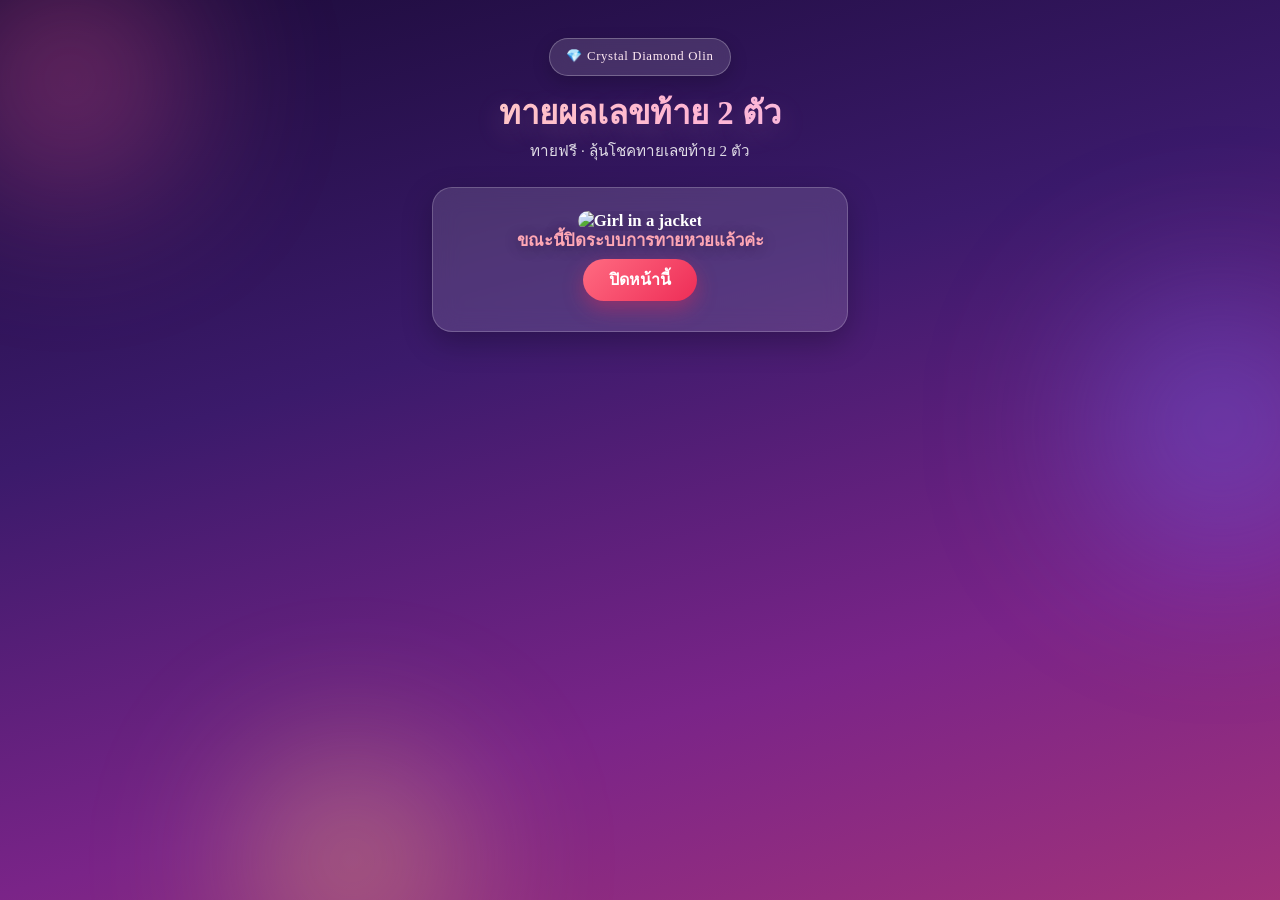
==== commit f3989657: "Hide the entry form until the activity opens The number-guessing form was always visible, so users c" ====
--- a/index.html
+++ b/index.html
@@ -55,35 +55,10 @@
     <section id="cover" style="display:none;">
         <div class="container">
             <div class="cover-card">
-                <div id="carouselExampleCaptions" class="carousel slide" data-bs-ride="carousel">
-                    <div class="carousel-indicators">
-                        <button type="button" data-bs-target="#carouselExampleCaptions" data-bs-slide-to="0" class="active" aria-current="true" aria-label="Slide 1"></button>
-                        <button type="button" data-bs-target="#carouselExampleCaptions" data-bs-slide-to="1" aria-label="Slide 2"></button>
-                        <button type="button" data-bs-target="#carouselExampleCaptions" data-bs-slide-to="2" aria-label="Slide 3"></button>
-                        <button type="button" data-bs-target="#carouselExampleCaptions" data-bs-slide-to="3" aria-label="Slide 4"></button>
-                        <button type="button" data-bs-target="#carouselExampleCaptions" data-bs-slide-to="4" aria-label="Slide 5"></button>
-                        <button type="button" data-bs-target="#carouselExampleCaptions" data-bs-slide-to="5" aria-label="Slide 6"></button>
-                    </div>
-                    <div class="carousel-inner">
-                        <div class="carousel-item active">
-                            <img src="https://promotions.co.th/wp-content/uploads/2020/02/Uf.jpg" class="d-block w-100" alt="...">
-                        </div>
-                        <div class="carousel-item">
-                            <img src="https://obs.line-scdn.net/r/ect/ect/image_167548172840904131122dd9833t1119f970" class="d-block w-100" alt="...">
-                        </div>
-                        <div class="carousel-item">
-                            <img src="https://obs.line-scdn.net/r/ect/ect/image_169050434116460858622dc3177t11ff3385" class="d-block w-100" alt="...">
-                        </div>
-                        <div class="carousel-item">
-                            <img src="https://obs.line-scdn.net/r/ect/ect/image_1689768610134100582b57a9608t11f3f992" class="d-block w-100" alt="...">
-                        </div>
-                        <div class="carousel-item">
-                            <img src="https://d.line-scdn.net/obs/r/ect/ect/image_165493380306192557119ca3404t0fe0701b/s640" class="d-block w-100" alt="...">
-                        </div>
-                        <div class="carousel-item">
-                            <img src="https://d.line-scdn.net/obs/r/ect/ect/image_165733551754556205819d02228t100515cd/s640" class="d-block w-100" alt="...">
-                        </div>
-                    </div>
+                <!-- แถบรูปโปรโมชั่น: js.js สร้างสไลด์จาก config (banners) ให้อัตโนมัติ -->
+                <div id="carouselExampleCaptions" class="carousel slide">
+                    <div class="carousel-indicators"></div>
+                    <div class="carousel-inner"></div>
                     <button class="carousel-control-prev" type="button" data-bs-target="#carouselExampleCaptions" data-bs-slide="prev">
                         <span class="carousel-control-prev-icon" aria-hidden="true"></span>
                         <span class="visually-hidden">Previous</span>
@@ -207,6 +182,37 @@
 
                         <button type="submit" id="message" class="btn btn-primary bd-indigo-500 btn-block text-white guess-submit">ส่งผลทายหวยเลข2ตัว</button>
                     </form>
+                </div>
+            </div>
+        </div>
+    </div>
+
+    <!-- Popup รูปโปรโมชั่นก่อนเริ่มเล่นกิจกรรม (แสดงเมื่อเปิดให้ทาย และมีรูปแบนเนอร์) -->
+    <div class="modal fade banner-popup" id="bannerPopup" tabindex="-1" role="dialog" aria-hidden="true">
+        <div class="modal-dialog modal-dialog-centered">
+            <div class="modal-content banner-popup-content">
+                <div class="modal-header banner-popup-header">
+                    <h5 class="modal-title">🎁 โปรโมชั่นพิเศษจากร้าน</h5>
+                </div>
+                <button type="button" class="close banner-popup-close" data-bs-dismiss="modal" aria-label="Close">
+                    <span aria-hidden="true">×</span>
+                </button>
+                <div class="modal-body p-0">
+                    <div id="bannerPopupCarousel" class="carousel slide">
+                        <div class="carousel-indicators"></div>
+                        <div class="carousel-inner"></div>
+                        <button class="carousel-control-prev" type="button" data-bs-target="#bannerPopupCarousel" data-bs-slide="prev">
+                            <span class="carousel-control-prev-icon" aria-hidden="true"></span>
+                            <span class="visually-hidden">Previous</span>
+                        </button>
+                        <button class="carousel-control-next" type="button" data-bs-target="#bannerPopupCarousel" data-bs-slide="next">
+                            <span class="carousel-control-next-icon" aria-hidden="true"></span>
+                            <span class="visually-hidden">Next</span>
+                        </button>
+                    </div>
+                </div>
+                <div class="modal-footer banner-popup-footer">
+                    <button type="button" class="btn btn-primary btn-block banner-popup-btn" data-bs-dismiss="modal">เริ่มเล่นเลย 🎯</button>
                 </div>
             </div>
         </div>
@@ -335,7 +341,7 @@
             liff.closeWindow();
         }
     </script>
-    <script src="js.js?v=5" theme="blue" defer></script>
+    <script src="js.js?v=8" theme="blue" defer></script>
 </body>
 
 </html>
--- a/style.css
+++ b/style.css
@@ -233,10 +233,23 @@
   overflow: hidden;
 }
 
-.cover-card .carousel img {
+/* รูปแบนเนอร์: ความสูงคงที่ + ครอบเต็มกรอบ (ทุกขนาดรูปดูเท่ากัน) */
+.cover-card .carousel-inner img {
+  width: 100%;
+  height: 210px;
   object-fit: cover;
 }
 
+/* เงาจางๆ ด้านล่างของรูป ให้จุด指示อ่านง่าย */
+.cover-card .carousel-item::after {
+  content: '';
+  position: absolute;
+  inset: 0;
+  background: linear-gradient(to top, rgba(28, 11, 58, .38), transparent 45%);
+  pointer-events: none;
+}
+
+/* จุด指示 */
 .carousel-indicators {
   margin-bottom: .7rem;
 }
@@ -246,13 +259,50 @@
   height: 8px;
   border: none;
   border-radius: 999px;
-  background-color: rgba(255, 255, 255, .5);
+  background-color: rgba(255, 255, 255, .55);
+  opacity: 1;
   transition: all .25s ease;
 }
 
 .carousel-indicators button.active {
-  width: 24px;
+  width: 26px;
   background-color: #fff;
+  box-shadow: 0 0 8px rgba(255, 255, 255, .8);
+}
+
+/* ปุ่มเลื่อนซ้าย-ขวา: วงกลมแก้ว กดง่ายบนมือถือ */
+.cover-card .carousel-control-prev,
+.cover-card .carousel-control-next {
+  top: 50%;
+  transform: translateY(-50%);
+  width: 44px;
+  height: 44px;
+  border-radius: 50%;
+  background: rgba(28, 11, 58, .35);
+  border: 1px solid rgba(255, 255, 255, .35);
+  backdrop-filter: blur(6px);
+  box-shadow: 0 6px 16px rgba(0, 0, 0, .25);
+  opacity: 1;
+  transition: background .2s ease;
+}
+
+.cover-card .carousel-control-prev:hover,
+.cover-card .carousel-control-next:hover {
+  background: rgba(28, 11, 58, .55);
+}
+
+.cover-card .carousel-control-prev {
+  left: 12px;
+}
+
+.cover-card .carousel-control-next {
+  right: 12px;
+}
+
+.cover-card .carousel-control-prev-icon,
+.cover-card .carousel-control-next-icon {
+  opacity: 1;
+  filter: drop-shadow(0 1px 2px rgba(0, 0, 0, .4));
 }
 
 /* การ์ดแจ้งกติกา */
@@ -581,6 +631,125 @@
   text-shadow: 0 2px 10px rgba(0, 0, 0, .45);
 }
 
+/* ---------- Popup รูปโปรโมชั่นก่อนเล่นกิจกรรม ---------- */
+.banner-popup .modal-content {
+  border: none;
+  border-radius: 22px;
+  overflow: hidden;
+  box-shadow: 0 24px 60px rgba(0, 0, 0, .4);
+}
+
+.banner-popup-header {
+  padding: .85rem 1rem;
+  border-bottom: none;
+  background: linear-gradient(135deg, #3b1a6b 0%, #7a2488 55%, #a1327a 100%);
+  color: #fff;
+  text-align: center;
+  justify-content: center;
+}
+
+.banner-popup-header .modal-title {
+  font-size: 1rem;
+  font-weight: 700;
+  color: #fff;
+}
+
+.banner-popup-close {
+  position: absolute;
+  top: 10px;
+  right: 10px;
+  z-index: 5;
+  width: 32px;
+  height: 32px;
+  border-radius: 50%;
+  background: rgba(255, 255, 255, .2);
+  border: 1px solid rgba(255, 255, 255, .45);
+  color: #fff;
+  font-size: 1.1rem;
+  line-height: 1;
+  display: flex;
+  align-items: center;
+  justify-content: center;
+  opacity: 1;
+  text-shadow: none;
+}
+
+.banner-popup-close:hover {
+  background: rgba(255, 255, 255, .35);
+  color: #fff;
+  opacity: 1;
+}
+
+.banner-popup .carousel-inner img {
+  width: 100%;
+  height: 240px;
+  object-fit: cover;
+}
+
+.banner-popup .carousel-indicators {
+  margin-bottom: .6rem;
+}
+
+.banner-popup .carousel-indicators button {
+  width: 8px;
+  height: 8px;
+  border: none;
+  border-radius: 999px;
+  background-color: rgba(28, 11, 58, .4);
+  transition: all .25s ease;
+}
+
+.banner-popup .carousel-indicators button.active {
+  width: 24px;
+  background-color: #3b1a6b;
+}
+
+.banner-popup .carousel-control-prev,
+.banner-popup .carousel-control-next {
+  top: 50%;
+  transform: translateY(-50%);
+  width: 36px;
+  height: 36px;
+  border-radius: 50%;
+  background: rgba(28, 11, 58, .35);
+  border: 1px solid rgba(255, 255, 255, .3);
+  opacity: 1;
+}
+
+.banner-popup .carousel-control-prev { left: 8px; }
+.banner-popup .carousel-control-next { right: 8px; }
+
+.banner-popup .carousel-control-prev-icon,
+.banner-popup .carousel-control-next-icon {
+  opacity: 1;
+}
+
+.banner-popup-footer {
+  padding: .9rem 1rem 1.1rem;
+  border-top: 1px dashed #ead6f7;
+  background: linear-gradient(135deg, #fdf1f8 0%, #f5ecff 100%);
+}
+
+.banner-popup-footer .banner-popup-btn {
+  width: 100%;
+  border: none !important;
+  border-radius: 999px !important;
+  min-height: 48px;
+  font-weight: 700 !important;
+  background: linear-gradient(135deg, #ff4fa3 0%, #8b5cf6 100%) !important;
+  box-shadow: 0 8px 20px rgba(255, 79, 163, .35);
+}
+
+.banner-popup-footer .banner-popup-btn:hover {
+  filter: brightness(1.06);
+}
+
+@media (max-width: 575.98px) {
+  .banner-popup .carousel-inner img {
+    height: 200px;
+  }
+}
+
 /* ---------- Responsive (Mobile-first) ---------- */
 @media (max-width: 575.98px) {
   .hero {
@@ -614,6 +783,16 @@
     padding: .5rem;
   }
 
+  .cover-card .carousel-inner img {
+    height: 200px;
+  }
+
+  .cover-card .carousel-control-prev,
+  .cover-card .carousel-control-next {
+    width: 40px;
+    height: 40px;
+  }
+
   #loginPage {
     padding-left: .75rem;
     padding-right: .75rem;
@@ -624,4 +803,20 @@
   .guess-card-body {
     padding: 1.45rem 1.4rem 1.6rem;
   }
-}
+
+  .cover-card .carousel-inner img {
+    height: 320px;
+  }
+
+  .cover-card .carousel-control-prev,
+  .cover-card .carousel-control-next {
+    width: 46px;
+    height: 46px;
+  }
+}
+
+@media (min-width: 992px) {
+  .cover-card .carousel-inner img {
+    height: 400px;
+  }
+}
